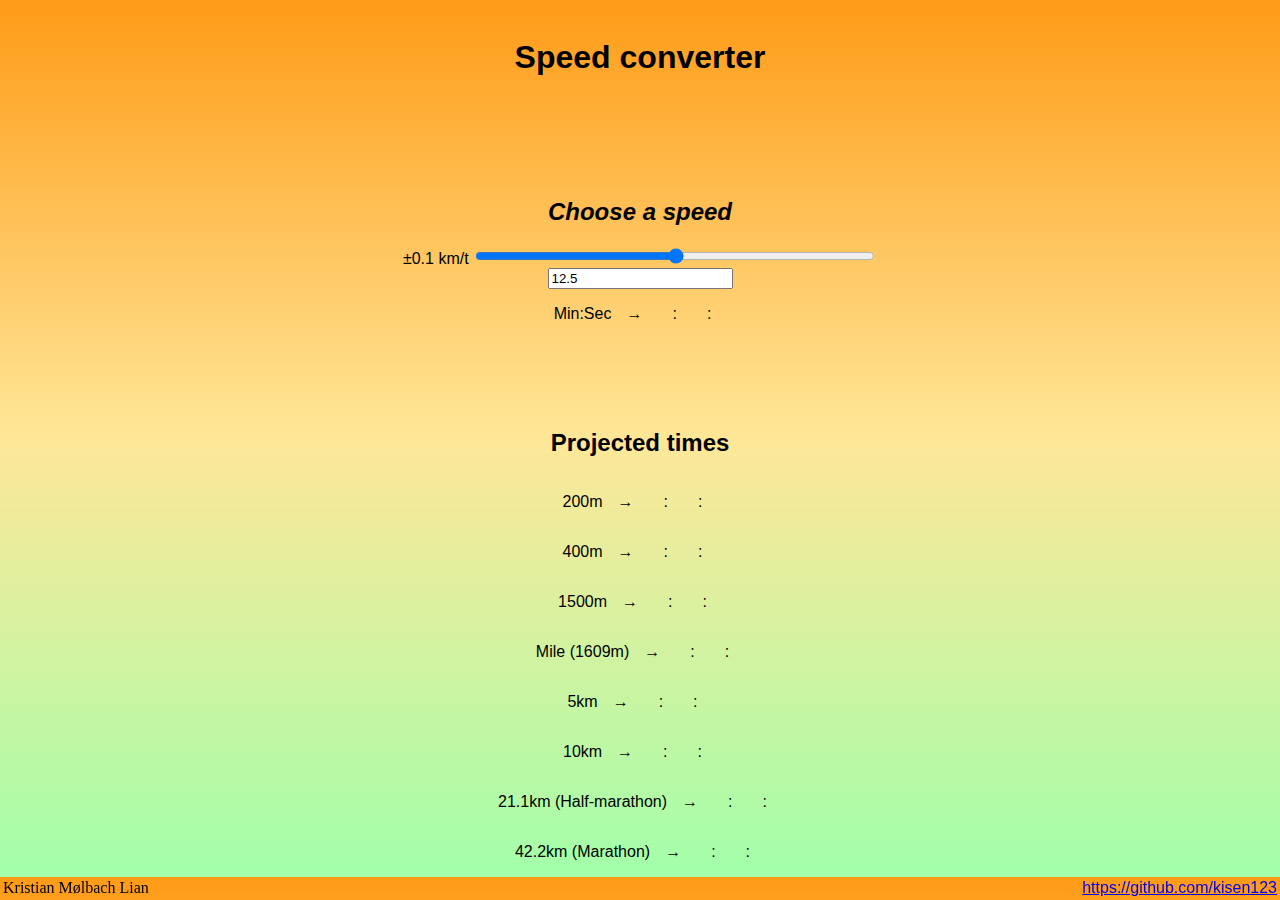
==== index.html @ cbd98920 "Added hours-support. Still a little bit of bugfixing and testing to do here. Started track logo aswe" ====
<!DOCTYPE html>
<html lang="en">
<head>
    <meta charset="UTF-8">
    <meta name="viewport" content="width=device-width, initial-scale=1.0">
    <title>Document</title>

    <!--The styles-sheet is defined here-->
    <link rel="stylesheet" href="styles.css">

</head>
<body>
    <header>
        <div id="header-container">

            <!--
            <section id="speed-converter-image">
                <img src="Images/Speed.png" alt="Description of the image" width="500">
            </section>

            -->
            
        
            <section id="speed-converter-titles">
                <br>
                <h1 id="speed-converter-title">Speed converter</h1>
            </section>
        </div>

        <!--400m track UNCOMMENT TO TEST-->
        <!--<div class="track-div">
            <div class="track-container">
                <div class="lane"></div>
                <div class="lane"></div>
                <div class="lane"></div>
                <div class="lane"></div>
            </div> 
        </div>-->
   


    </header>


    <main>

        <section id="slider-section">
            <h2><em>Choose a speed</em></h2>

            <div id="basic-range">
                <label for="basic-range-speed">&pm;0.1 km/t</label>
                <input type="range" id="basic-range-speed" min="0.1" max="30" step="0.1" width="300px" oninput="updateInputFromRange(this.value)">
            </div>
            <input type="text" id="basic-input-speed-range" value="12.5">



            <span class="results-section">
                

                <p>Min:Sec</p>
                <p>&rarr;</p>
                <p id="basic-range-result-hours"></p>
                <p>:</p>
                <p id="basic-range-result-minutes"></p>
                <p>:</p>
                <p id="basic-range-result-seconds"></p>
                    

            </span>
        </section>


        <section id="avg-pace-projected-time-results-section">

            <h2 id="projected-time-title">Projected times</h2>

            <div class="avg-pace-projected-time">
                <p>200m</p>
                <p>&rarr;</p>
                <p id="avg-pace-0.2km-projected-time-result-hours"></p>
                <p>:</p>
                <p id="avg-pace-0.2km-projected-time-result-minutes"></p>
                <p>:</p>
                <p id="avg-pace-0.2km-projected-time-result-seconds"></p>
            </div>


            <div class="avg-pace-projected-time">
                <p>400m</p>
                <p>&rarr;</p>
                <p id="avg-pace-0.4km-projected-time-result-hours"></p>
                <p>:</p>
                <p id="avg-pace-0.4km-projected-time-result-minutes"></p>
                <p>:</p>
                <p id="avg-pace-0.4km-projected-time-result-seconds"></p>
            </div>

            <div class="avg-pace-projected-time">
                <p>1500m</p>
                <p>&rarr;</p>
                <p id="avg-pace-1.5km-projected-time-result-hours"></p>
                <p>:</p>
                <p id="avg-pace-1.5km-projected-time-result-minutes"></p>
                <p>:</p>
                <p id="avg-pace-1.5km-projected-time-result-seconds"></p>
            </div>

            <div class="avg-pace-projected-time">
                <p>Mile (1609m)</p>
                <p>&rarr;</p>
                <p id="avg-pace-1.609km-projected-time-result-hours"></p>
                <p>:</p>
                <p id="avg-pace-1.609km-projected-time-result-minutes"></p>
                <p>:</p>
                <p id="avg-pace-1.609km-projected-time-result-seconds"></p>
            </div>

            <div class="avg-pace-projected-time">
                <p>5km</p>
                <p>&rarr;</p>
                <p id="avg-pace-5km-projected-time-result-hours"></p>
                <p>:</p>
                <p id="avg-pace-5km-projected-time-result-minutes"></p>
                <p>:</p>
                <p id="avg-pace-5km-projected-time-result-seconds"></p>
            </div>

            <div class="avg-pace-projected-time">
                <p>10km</p>
                <p>&rarr;</p>
                <p id="avg-pace-10km-projected-time-result-hours"></p>
                <p>:</p>
                <p id="avg-pace-10km-projected-time-result-minutes"></p>
                <p>:</p>
                <p id="avg-pace-10km-projected-time-result-seconds"></p>
            </div>

            <div class="avg-pace-projected-time">
                <p>21.1km (Half-marathon)</p>
                <p>&rarr;</p>
                <p id="avg-pace-21.0975km-projected-time-result-hours"></p>
                <p>:</p>
                <p id="avg-pace-21.0975km-projected-time-result-minutes"></p>
                <p>:</p>
                <p id="avg-pace-21.0975km-projected-time-result-seconds"></p>
            </div>

            <div class="avg-pace-projected-time">
                <p>42.2km (Marathon)</p>
                <p>&rarr;</p>
                <p id="avg-pace-42.195km-projected-time-result-hours"></p>
                <p>:</p>
                <p id="avg-pace-42.195km-projected-time-result-minutes"></p>
                <p>:</p>
                <p id="avg-pace-42.195km-projected-time-result-seconds"></p>
            </div>

        </section>
    </main>





    <footer style="display: flex; justify-content: space-between;">
        <p id="made-by">Kristian Mølbach Lian</p>
        <p id="link-to-github"><a href="https://github.com/kisen123">https://github.com/kisen123</a></p>
    </footer>

    <script src="script.js"></script>
</body>
</html>
---- styles.css ----
.header-container{
    display: flex;
    flex-direction: column;
    align-items: center;
    width: 500px;
    /*justify-content: center;*/
    background-color: rgb(255, 210, 113);
}


#speed-converter-titles{
    display: flex;
    text-align: center;
    align-items: center;
    flex-direction: column;
    margin-bottom: 100px;
}


.results-section {
    display: flex;
    justify-content: center;

    gap: 15px;

}

#results-box {
    display: flex;
    flex-direction: row;
    justify-content: space-between;

}

#results-range {
    display: flex;
    flex-direction: row;
    justify-content: space-between;

    min-width: 50px;
    max-width: 150px;
}

#projected-time-title:first-child {
    margin-top: 90px;
}

#avg-pace-projected-time-results-section {
    display: flex;
    flex-direction: column;
    align-items: center;

}

.avg-pace-projected-time {
    display: flex;
    justify-content: space-between;
    gap: 15px
}

/*
html {
    height: 100%;
    margin: 0;
    padding: 0;
    width: 100%;
}
*/


body{
    margin: 0;
    text-align: center;
    background: linear-gradient(0deg, #63ff7098, #ffe798, #ff9b17);

    font-family: "Dosis", sans-serif;
    height: inherit;
}


footer {
    position: fixed;
    left: 0;
    bottom: 0;
    width: 100%;
    color: rgb(0, 0, 0);
}


#made-by {
    left: 0;
    bottom: 0;
    text-align: left;
    margin: 3px;

    font-family: "Cursive", Brush Script MT;
}

#link-to-github {
    right: 0;
    bottom: 0;
    text-align: right;
    margin: 3px;

    font: "Consolas";
}

input[type="range"] {
    width: 400px;
}

/*Here comes the track and field logo*/
/*
.track-div {
    display: flex;
    justify-content: center;
    align-items: center;
    height: 10vh;
    margin: 0;
    background-color: #f0f0f0;
}

.track-container {
    width: calc(300px * var(--scale));
    height: calc(150px * var(--scale));
    position: relative;
    background-color: #c63c26;
    border-radius: calc(75px * var(--scale));
}

.lane {
    position: absolute;
    top: 50%;
    left: 50%;
    width: calc(90% * var(--scale));
    height: calc(80% * var(--scale));
    border: calc(2px * var(--scale)) solid white;
    border-radius: calc(75px * var(--scale));
    transform: translate(-50%, -50%);
}

.lane:nth-child(2) {
    width: calc(80% * var(--scale));
    height: calc(60% * var(--scale));
}

.lane:nth-child(3) {
    width: calc(70% * var(--scale));
    height: calc(40% * var(--scale));
}

.lane:nth-child(4) {
    width: calc(60% * var(--scale));
    height: calc(20% * var(--scale));
    display: flex;
    justify-content: center;
    align-items: center;
}

.logo {
    width: calc(50% * var(--scale));
    height: calc(50% * var(--scale));
    background-color: #fff;
    border-radius: 50%;
    display: flex;
    justify-content: center;
    align-items: center;
}

.logo img {
    max-width: 80%;
    max-height: 80%;
}


:root {
    --scale: 1;
}

*/
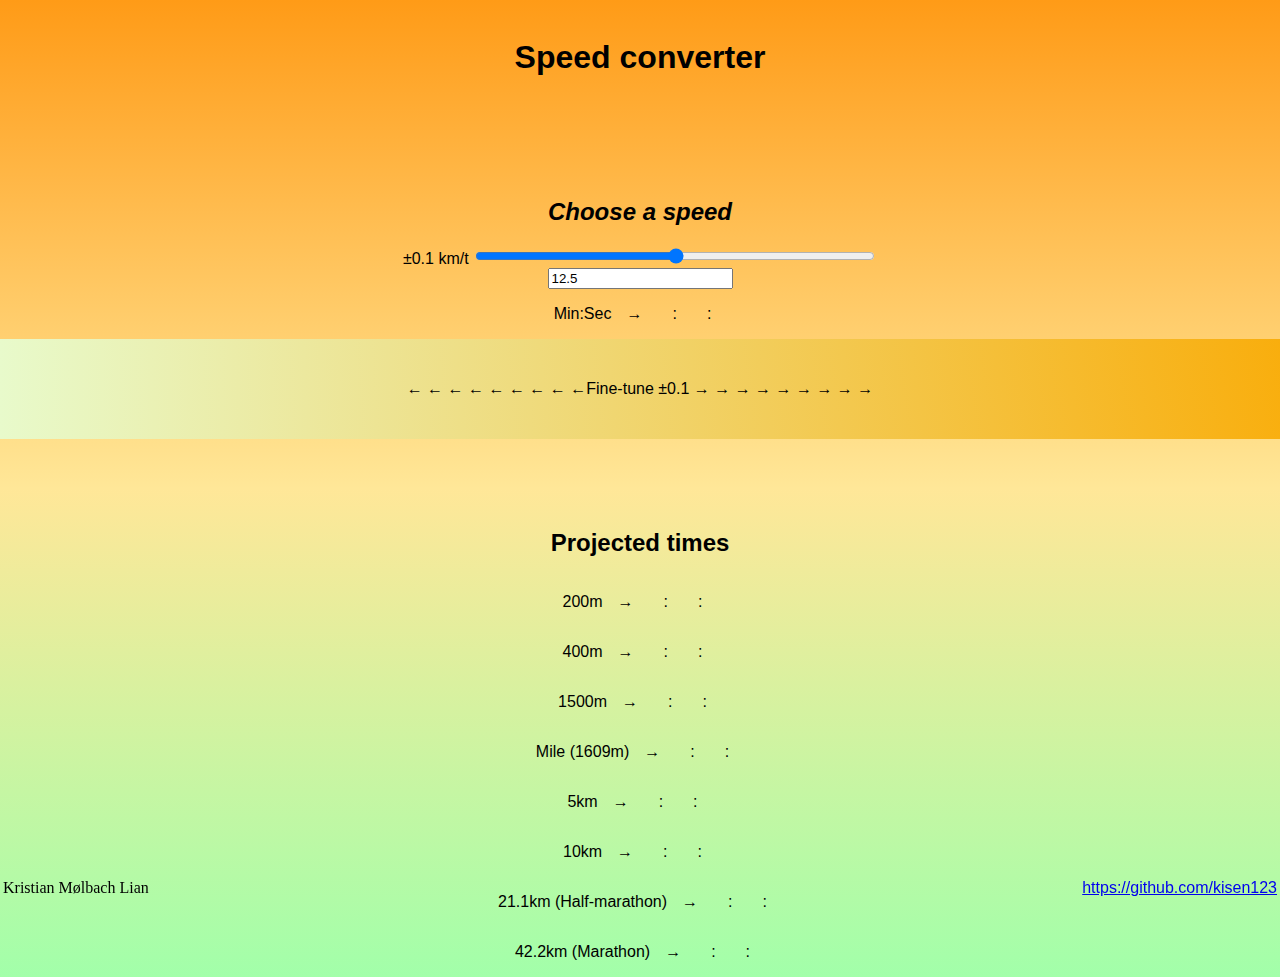
==== commit 1a0fdd72: "kaja fikser :)" ====
--- a/index.html
+++ b/index.html
@@ -71,6 +71,10 @@
         </section>
 
 
+        <div id="swiper-div">
+            <div id="swiper" class="swiper-flexitem">&leftarrow; &leftarrow; &leftarrow; &leftarrow; &leftarrow; &leftarrow; &leftarrow; &leftarrow; &leftarrow;Fine-tune &pm;0.1 &rightarrow; &rightarrow; &rightarrow; &rightarrow; &rightarrow; &rightarrow; &rightarrow; &rightarrow; &rightarrow;</div>
+        </div>
+
         <section id="avg-pace-projected-time-results-section">
 
             <h2 id="projected-time-title">Projected times</h2>
@@ -115,6 +119,7 @@
                 <p>:</p>
                 <p id="avg-pace-1.609km-projected-time-result-seconds"></p>
             </div>
+
 
             <div class="avg-pace-projected-time">
                 <p>5km</p>
--- a/styles.css
+++ b/styles.css
@@ -177,4 +177,29 @@
     --scale: 1;
 }
 
-*/+*/
+
+/*Here is CSS for the Swiper*/
+#swiper {
+    width: 100vw;
+    height: 100px;
+    background: linear-gradient(90deg, rgb(232, 250, 203) , #f8aa02e5);;
+    cursor: pointer;
+    user-select: none;
+    display: flex;
+    align-items: center;
+    justify-content: center;
+}
+
+#value {
+    font-size: 24px;
+}
+
+#swiper-div {
+    display: flex;
+    justify-content: center;
+    align-items: center;
+    flex-wrap: wrap;
+    gap: 10px;
+    
+}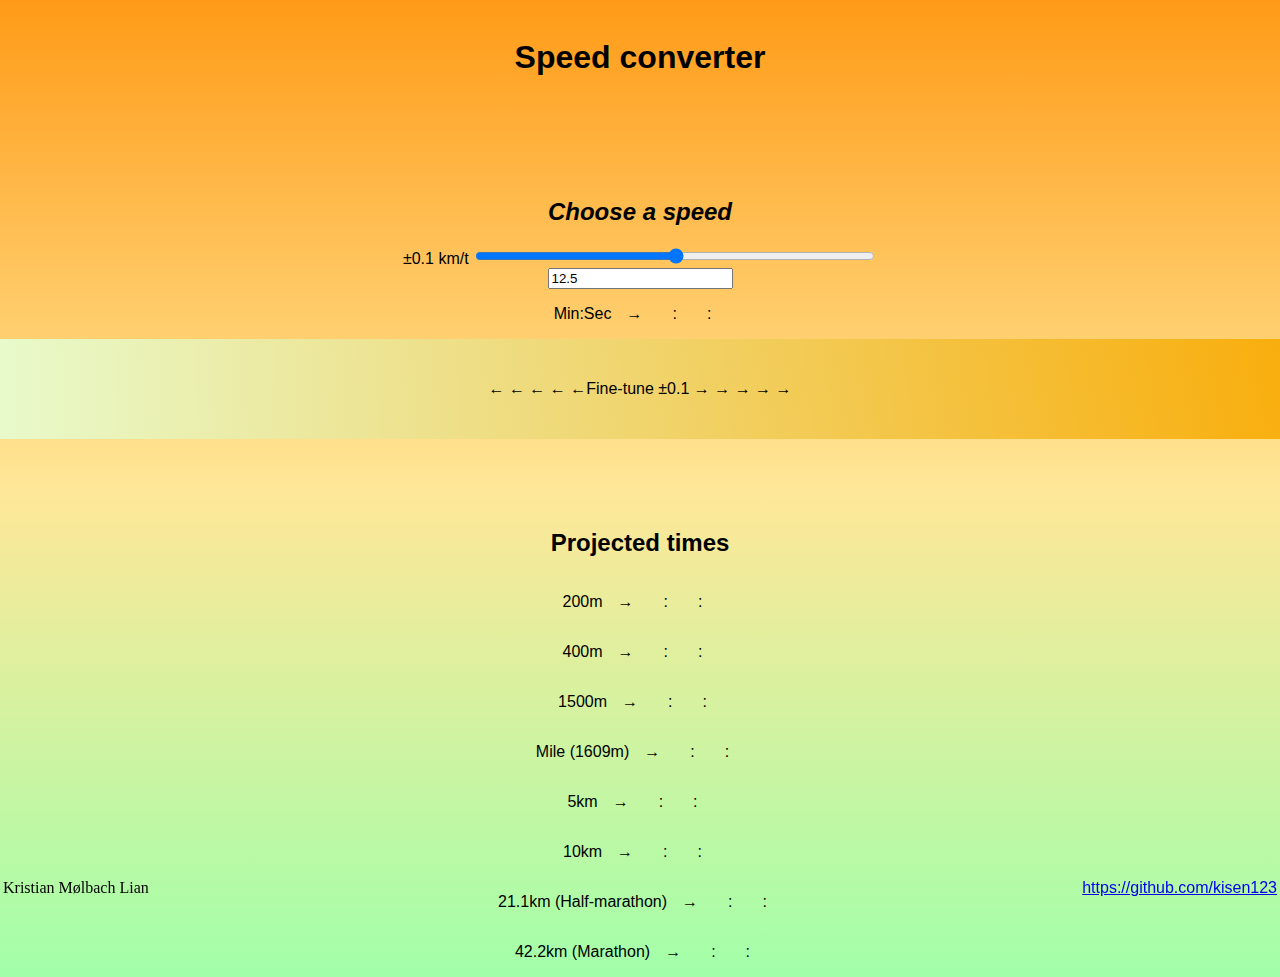
==== commit e6bc9611: "Fixed support for mobile touch screens" ====
--- a/index.html
+++ b/index.html
@@ -72,7 +72,7 @@
 
 
         <div id="swiper-div">
-            <div id="swiper" class="swiper-flexitem">&leftarrow; &leftarrow; &leftarrow; &leftarrow; &leftarrow; &leftarrow; &leftarrow; &leftarrow; &leftarrow;Fine-tune &pm;0.1 &rightarrow; &rightarrow; &rightarrow; &rightarrow; &rightarrow; &rightarrow; &rightarrow; &rightarrow; &rightarrow;</div>
+            <div id="swiper" class="swiper-flexitem">&leftarrow; &leftarrow; &leftarrow; &leftarrow; &leftarrow;Fine-tune &pm;0.1 &rightarrow; &rightarrow; &rightarrow; &rightarrow; &rightarrow;</div>
         </div>
 
         <section id="avg-pace-projected-time-results-section">
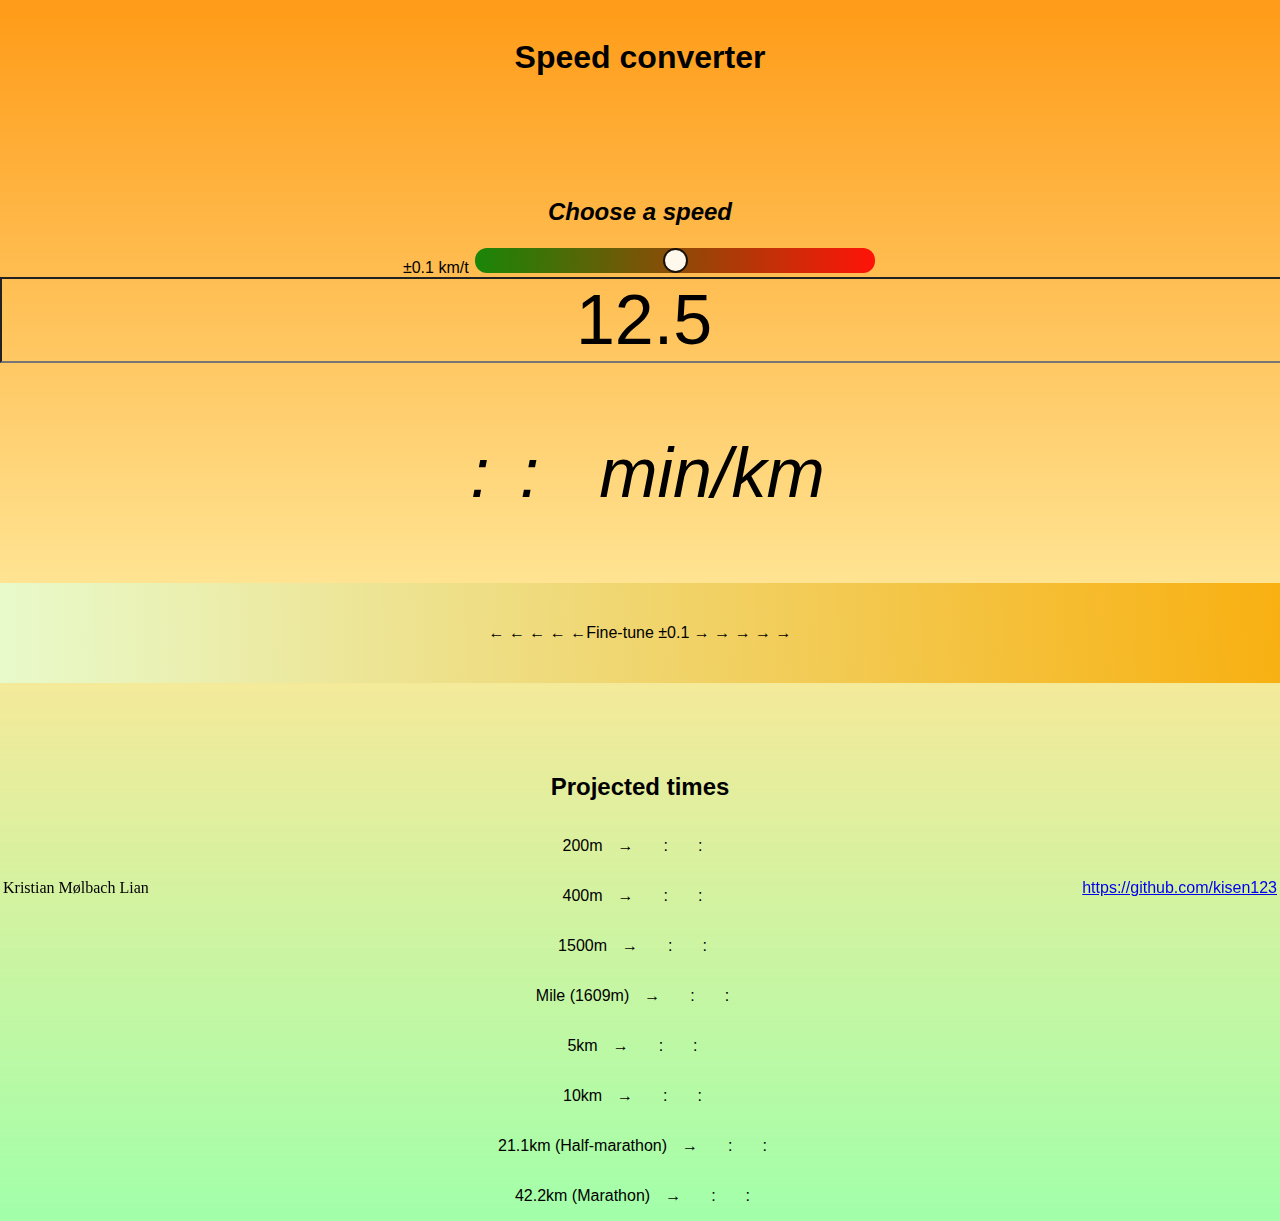
==== commit 77bb74ef: "Added big numbers, and working on the input number being more user friendly. Added some CSS" ====
--- a/index.html
+++ b/index.html
@@ -58,13 +58,12 @@
             <span class="results-section">
                 
 
-                <p>Min:Sec</p>
-                <p>&rarr;</p>
                 <p id="basic-range-result-hours"></p>
                 <p>:</p>
                 <p id="basic-range-result-minutes"></p>
                 <p>:</p>
                 <p id="basic-range-result-seconds"></p>
+                <p style="margin-left: 30px; ">min/km</p>
                     
 
             </span>
--- a/styles.css
+++ b/styles.css
@@ -7,6 +7,75 @@
     background-color: rgb(255, 210, 113);
 }
 
+
+
+.results-section * {
+    font-size: 70px;
+    font-style: italic;
+}
+
+
+
+/*CSS Styling for the slider*/
+input[type="range"] {
+    -webkit-appearance: none;
+    width: 100%;
+    height: 25px;
+    background: linear-gradient(to right, green, red);
+    border-radius: 12px;
+    outline: none;
+    opacity: 0.9;
+    transition: opacity 0.2s;
+}
+
+input[type="range"]::-webkit-slider-thumb {
+    -webkit-appearance: none;
+    appearance: none;
+    width: 25px;
+    height: 25px;
+    background: #ffffff;
+    border: 2px solid #000000;
+    border-radius: 50%;
+    cursor: pointer;
+}
+
+input[type="range"]::-moz-range-thumb {
+    width: 25px;
+    height: 25px;
+    background: #ffffff;
+    border: 2px solid #000000;
+    border-radius: 50%;
+    cursor: pointer;
+}
+
+input[type="range"]::-ms-thumb {
+    width: 25px;
+    height: 25px;
+    background: #ffffff;
+    border: 2px solid #000000;
+    border-radius: 50%;
+    cursor: pointer;
+}
+
+#basic-input-speed-range{
+    font-size: 70px; 
+    background-color: transparent; 
+    border-radius: 0px;
+    text-align: center;
+    /*border: none;*/
+    box-sizing: content-box;
+
+    width: 100%;
+    /*
+    border: 2px solid #ccc;
+    color: #000; 
+    padding: 10px; 
+    border-radius: 5px; 
+    outline: none;
+    width: 100%; 
+    box-sizing: border-box; 
+    */
+}
 
 #speed-converter-titles{
     display: flex;
@@ -189,6 +258,7 @@
     display: flex;
     align-items: center;
     justify-content: center;
+    touch-action: none;
 }
 
 #value {
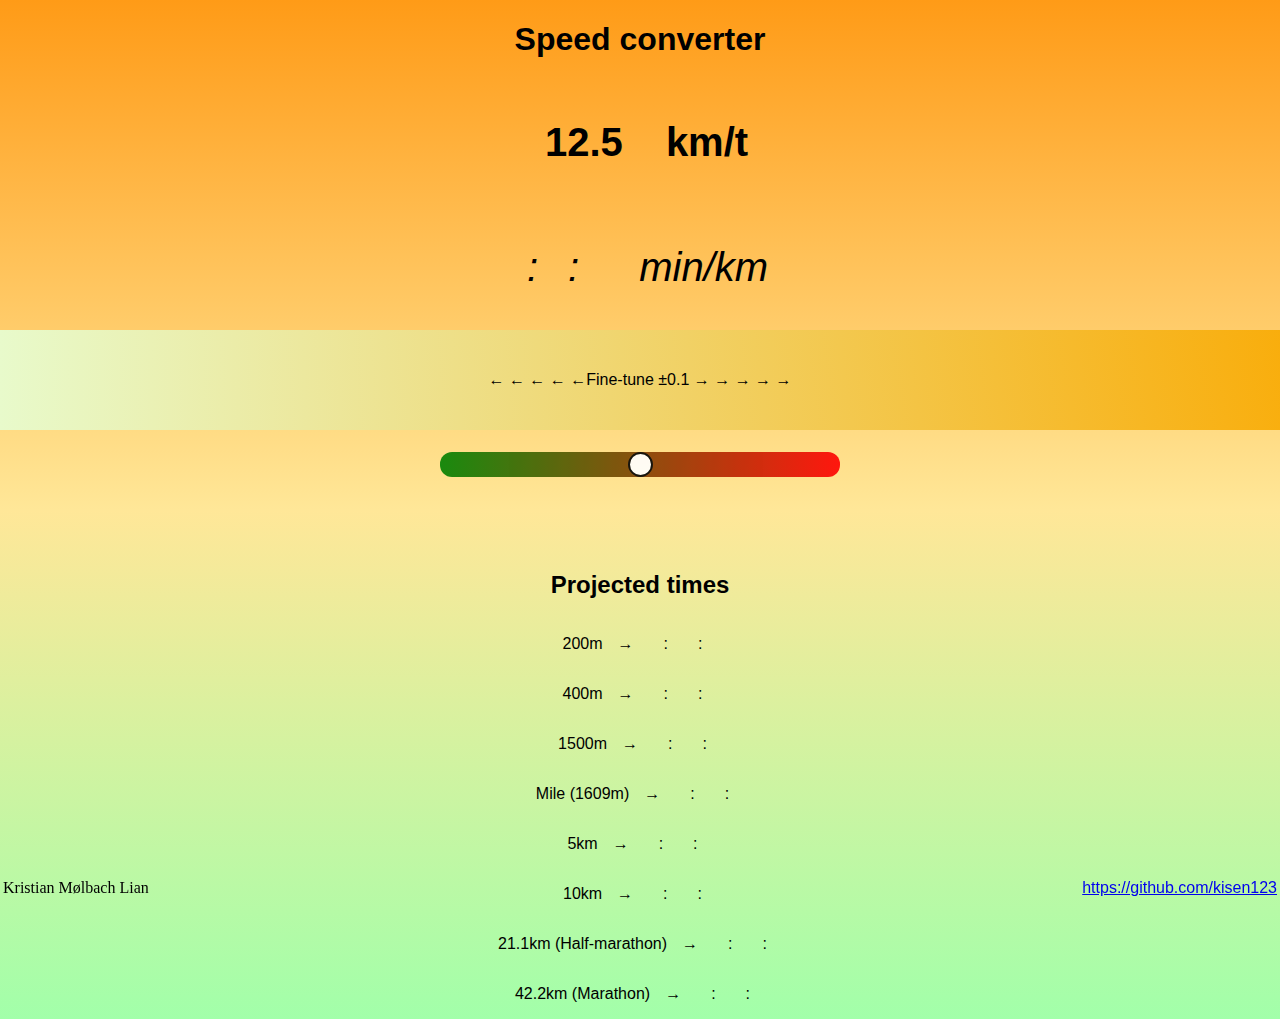
==== commit 8950d819: "Adjustments to elements on the page for easier scrollability, and some styling changes" ====
--- a/index.html
+++ b/index.html
@@ -22,7 +22,6 @@
             
         
             <section id="speed-converter-titles">
-                <br>
                 <h1 id="speed-converter-title">Speed converter</h1>
             </section>
         </div>
@@ -44,16 +43,11 @@
 
     <main>
 
-        <section id="slider-section">
-            <h2><em>Choose a speed</em></h2>
-
-            <div id="basic-range">
-                <label for="basic-range-speed">&pm;0.1 km/t</label>
-                <input type="range" id="basic-range-speed" min="0.1" max="30" step="0.1" width="300px" oninput="updateInputFromRange(this.value)">
+            <div id="kmt-box">
+                <input type="text" id="basic-input-speed-range" value="12.5">
+                <p style="margin-left: 30px; font-size: 40px;">km/t</p>
             </div>
-            <input type="text" id="basic-input-speed-range" value="12.5">
-
-
+            
 
             <span class="results-section">
                 
@@ -67,12 +61,20 @@
                     
 
             </span>
-        </section>
+        
 
 
         <div id="swiper-div">
             <div id="swiper" class="swiper-flexitem">&leftarrow; &leftarrow; &leftarrow; &leftarrow; &leftarrow;Fine-tune &pm;0.1 &rightarrow; &rightarrow; &rightarrow; &rightarrow; &rightarrow;</div>
         </div>
+
+        <section id="slider-section">
+
+            <div id="basic-range">
+                <!--<label for="basic-range-speed">&pm;0.1 km/t</label>-->
+                <input type="range" id="basic-range-speed" min="0.1" max="30" step="0.1" width="300px" oninput="updateInputFromRange(this.value)">
+            </div>
+        </section>
 
         <section id="avg-pace-projected-time-results-section">
 
--- a/styles.css
+++ b/styles.css
@@ -2,15 +2,19 @@
     display: flex;
     flex-direction: column;
     align-items: center;
-    width: 500px;
     /*justify-content: center;*/
     background-color: rgb(255, 210, 113);
 }
 
 
+#kmt-box {
+    display: flex;
+    justify-content: center;
+    font-weight: bold;
+}
 
 .results-section * {
-    font-size: 70px;
+    font-size: 40px;
     font-style: italic;
 }
 
@@ -57,15 +61,19 @@
     cursor: pointer;
 }
 
+#basic-range {
+    margin-top: 20px;
+}
+
 #basic-input-speed-range{
-    font-size: 70px; 
+    font-size: 40px; 
     background-color: transparent; 
     border-radius: 0px;
     text-align: center;
-    /*border: none;*/
+    border: none;
     box-sizing: content-box;
-
-    width: 100%;
+    font-weight: bold;
+    width: 100px;
     /*
     border: 2px solid #ccc;
     color: #000; 
@@ -82,7 +90,6 @@
     text-align: center;
     align-items: center;
     flex-direction: column;
-    margin-bottom: 100px;
 }
 
 
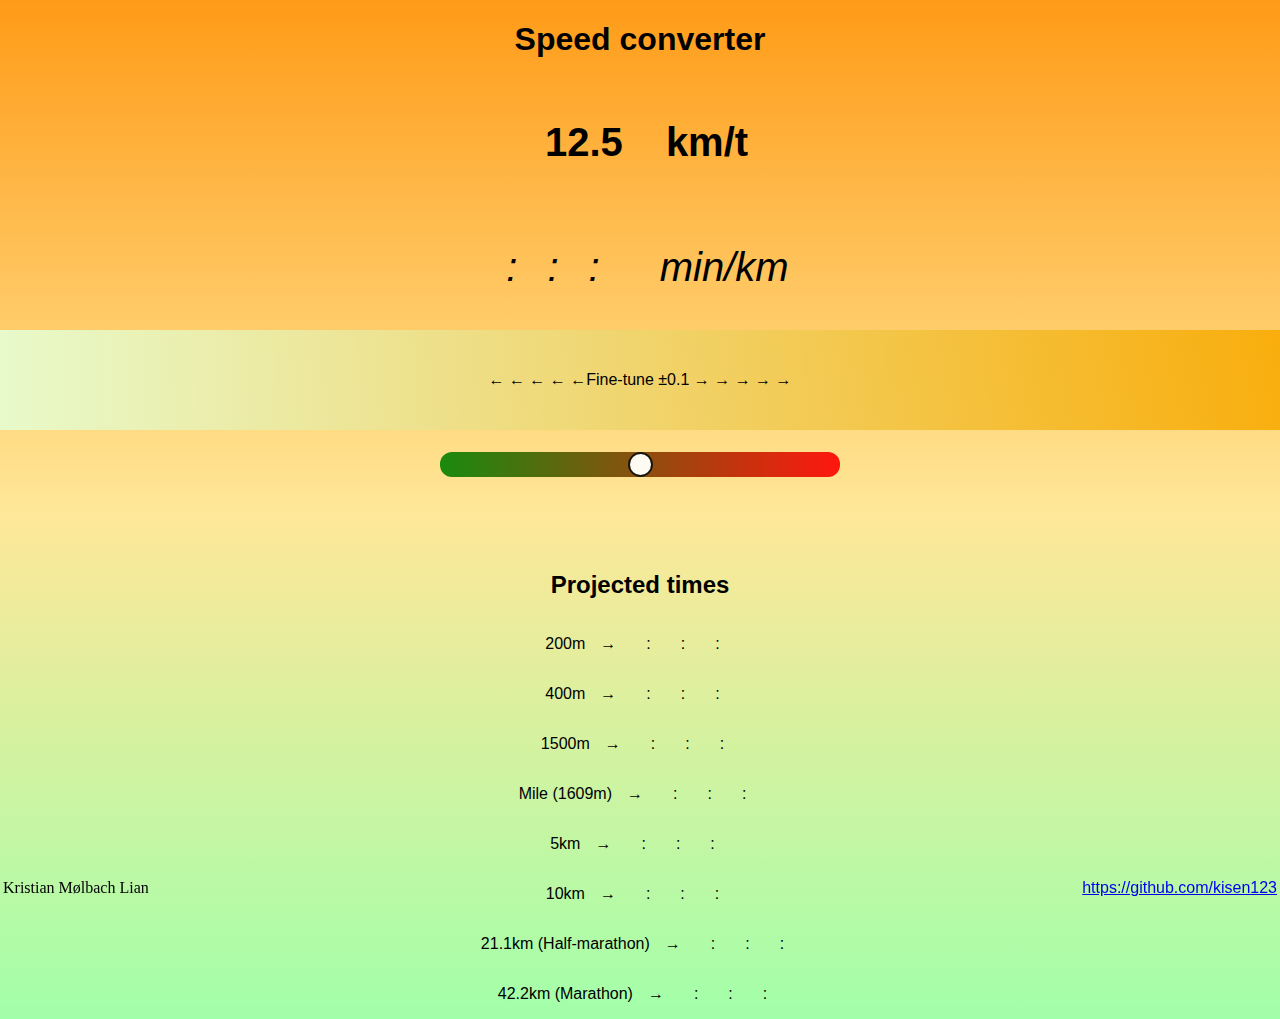
==== commit fefba834: "Added support for milliseconds" ====
--- a/index.html
+++ b/index.html
@@ -57,6 +57,8 @@
                 <p id="basic-range-result-minutes"></p>
                 <p>:</p>
                 <p id="basic-range-result-seconds"></p>
+                <p>:</p>
+                <p id="basic-range-result-milliseconds" style="opacity: 0.4;"></p>                
                 <p style="margin-left: 30px; ">min/km</p>
                     
 
@@ -88,6 +90,8 @@
                 <p id="avg-pace-0.2km-projected-time-result-minutes"></p>
                 <p>:</p>
                 <p id="avg-pace-0.2km-projected-time-result-seconds"></p>
+                <p>:</p>
+                <p id="avg-pace-0.2km-projected-time-result-milliseconds" style="opacity: 0.4; font-style: italic;"></p>
             </div>
 
 
@@ -99,6 +103,8 @@
                 <p id="avg-pace-0.4km-projected-time-result-minutes"></p>
                 <p>:</p>
                 <p id="avg-pace-0.4km-projected-time-result-seconds"></p>
+                <p>:</p>
+                <p id="avg-pace-0.4km-projected-time-result-milliseconds" style="opacity: 0.4; font-style: italic;"></p>
             </div>
 
             <div class="avg-pace-projected-time">
@@ -109,6 +115,8 @@
                 <p id="avg-pace-1.5km-projected-time-result-minutes"></p>
                 <p>:</p>
                 <p id="avg-pace-1.5km-projected-time-result-seconds"></p>
+                <p>:</p>
+                <p id="avg-pace-1.5km-projected-time-result-milliseconds" style="opacity: 0.4; font-style: italic;"></p>
             </div>
 
             <div class="avg-pace-projected-time">
@@ -119,6 +127,8 @@
                 <p id="avg-pace-1.609km-projected-time-result-minutes"></p>
                 <p>:</p>
                 <p id="avg-pace-1.609km-projected-time-result-seconds"></p>
+                <p>:</p>
+                <p id="avg-pace-1.609km-projected-time-result-milliseconds" style="opacity: 0.4; font-style: italic;"></p>
             </div>
 
 
@@ -130,6 +140,8 @@
                 <p id="avg-pace-5km-projected-time-result-minutes"></p>
                 <p>:</p>
                 <p id="avg-pace-5km-projected-time-result-seconds"></p>
+                <p>:</p>
+                <p id="avg-pace-5km-projected-time-result-milliseconds" style="opacity: 0.4; font-style: italic;"></p>
             </div>
 
             <div class="avg-pace-projected-time">
@@ -140,6 +152,8 @@
                 <p id="avg-pace-10km-projected-time-result-minutes"></p>
                 <p>:</p>
                 <p id="avg-pace-10km-projected-time-result-seconds"></p>
+                <p>:</p>
+                <p id="avg-pace-10km-projected-time-result-milliseconds" style="opacity: 0.4; font-style: italic;"></p>
             </div>
 
             <div class="avg-pace-projected-time">
@@ -150,6 +164,8 @@
                 <p id="avg-pace-21.0975km-projected-time-result-minutes"></p>
                 <p>:</p>
                 <p id="avg-pace-21.0975km-projected-time-result-seconds"></p>
+                <p>:</p>
+                <p id="avg-pace-21.0975km-projected-time-result-milliseconds" style="opacity: 0.4; font-style: italic;"></p>
             </div>
 
             <div class="avg-pace-projected-time">
@@ -160,6 +176,8 @@
                 <p id="avg-pace-42.195km-projected-time-result-minutes"></p>
                 <p>:</p>
                 <p id="avg-pace-42.195km-projected-time-result-seconds"></p>
+                <p>:</p>
+                <p id="avg-pace-42.195km-projected-time-result-milliseconds" style="opacity: 0.4; font-style: italic;"></p>
             </div>
 
         </section>
--- a/styles.css
+++ b/styles.css
@@ -12,7 +12,7 @@
     justify-content: center;
     font-weight: bold;
 }
-
+/* a test comment*/
 .results-section * {
     font-size: 40px;
     font-style: italic;
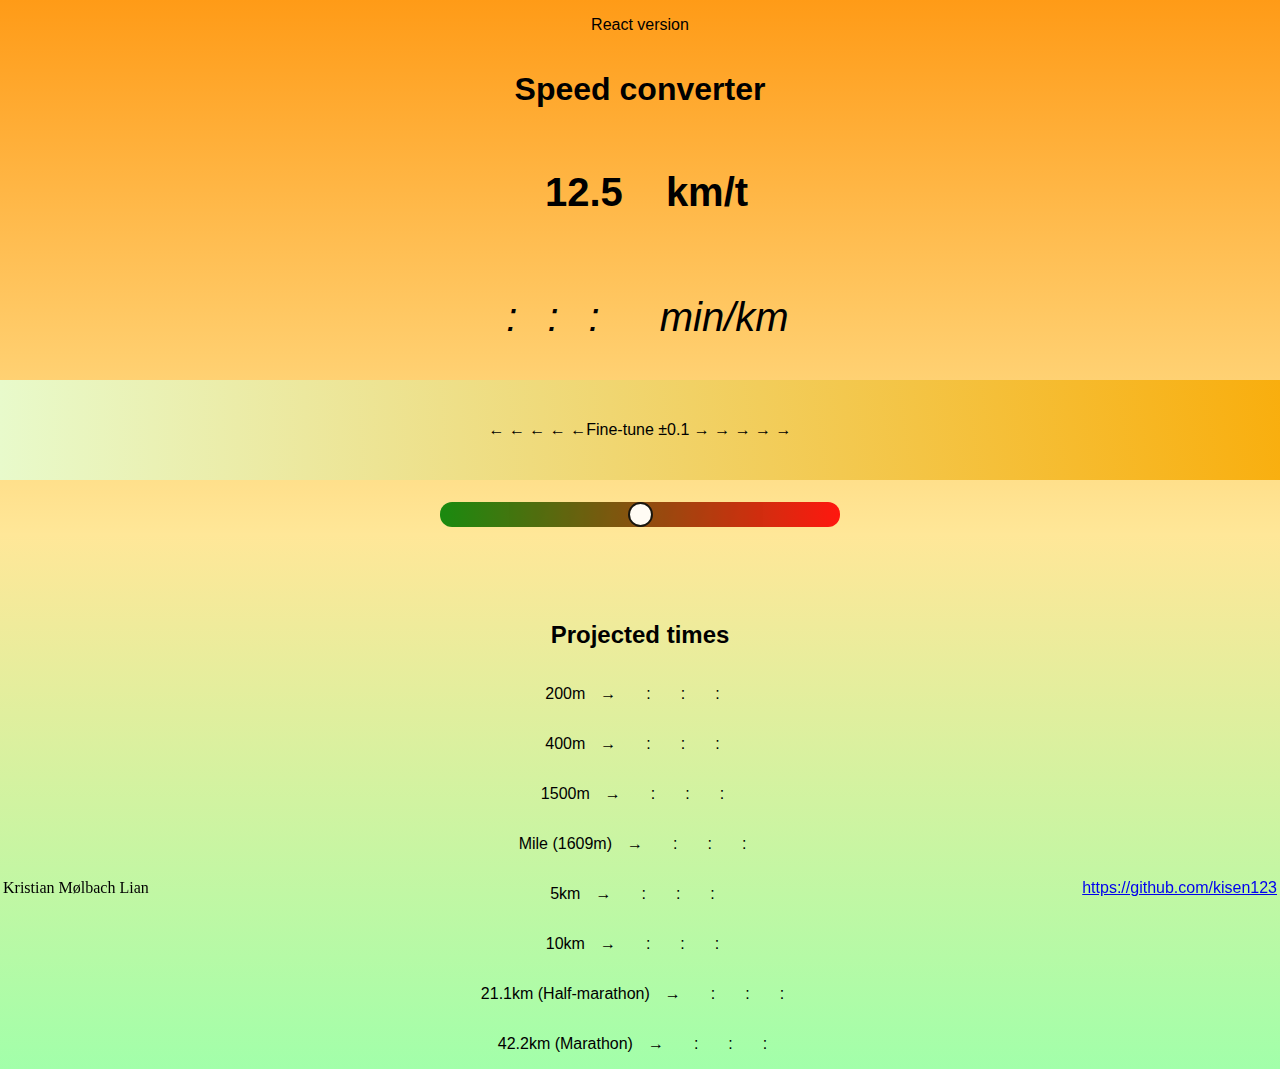
==== commit 0dc8ddcc: "Test commit on react branch" ====
--- a/index.html
+++ b/index.html
@@ -13,6 +13,7 @@
     <header>
         <div id="header-container">
 
+            <p>React version</p>
             <!--
             <section id="speed-converter-image">
                 <img src="Images/Speed.png" alt="Description of the image" width="500">
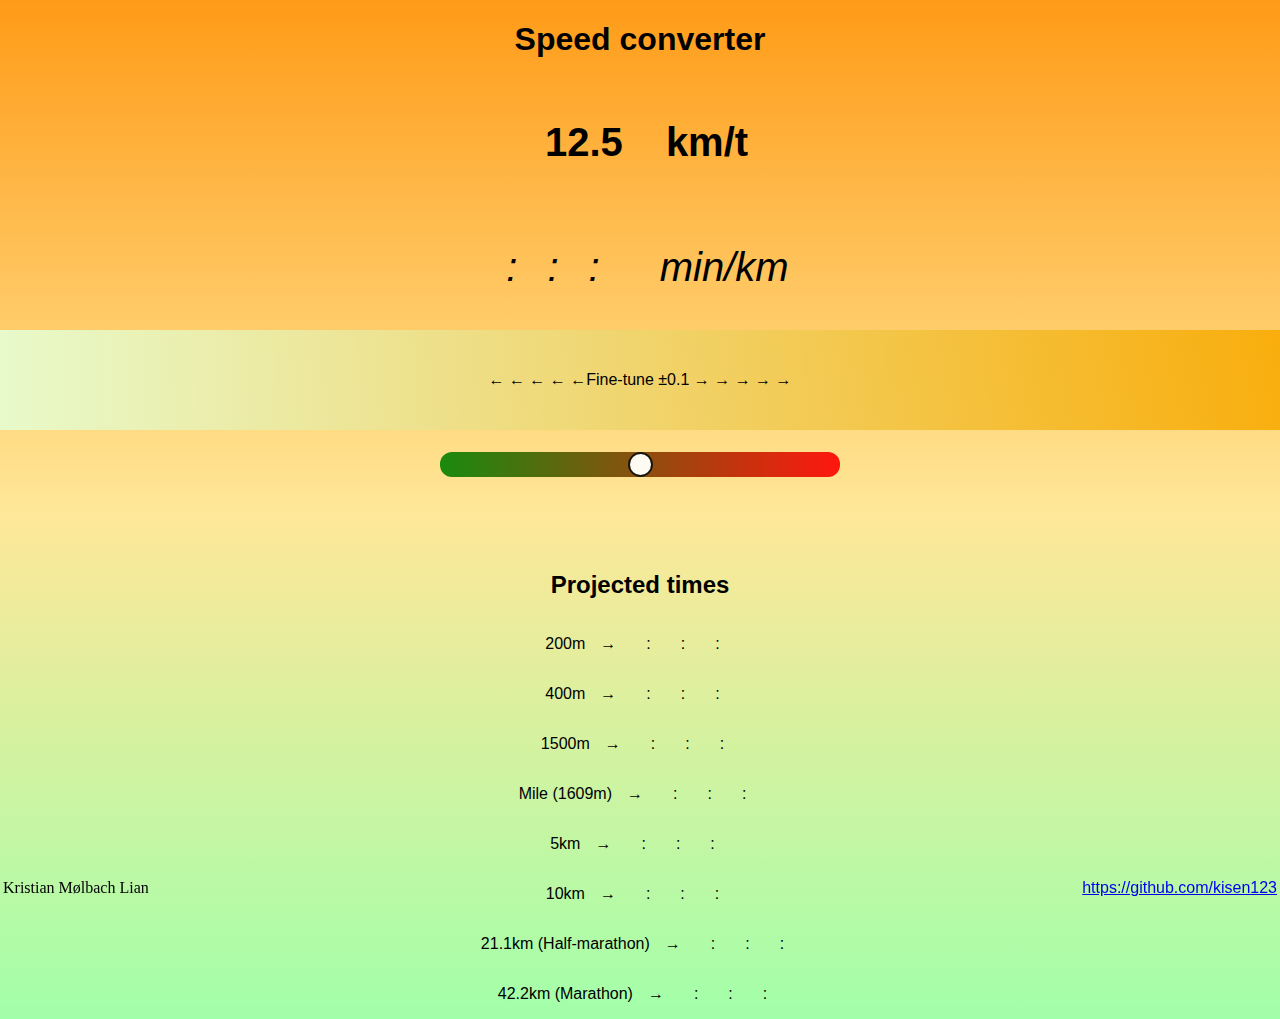
==== commit ee83137b: "Test" ====
--- a/index.html
+++ b/index.html
@@ -13,7 +13,7 @@
     <header>
         <div id="header-container">
 
-            <p>React version</p>
+
             <!--
             <section id="speed-converter-image">
                 <img src="Images/Speed.png" alt="Description of the image" width="500">
